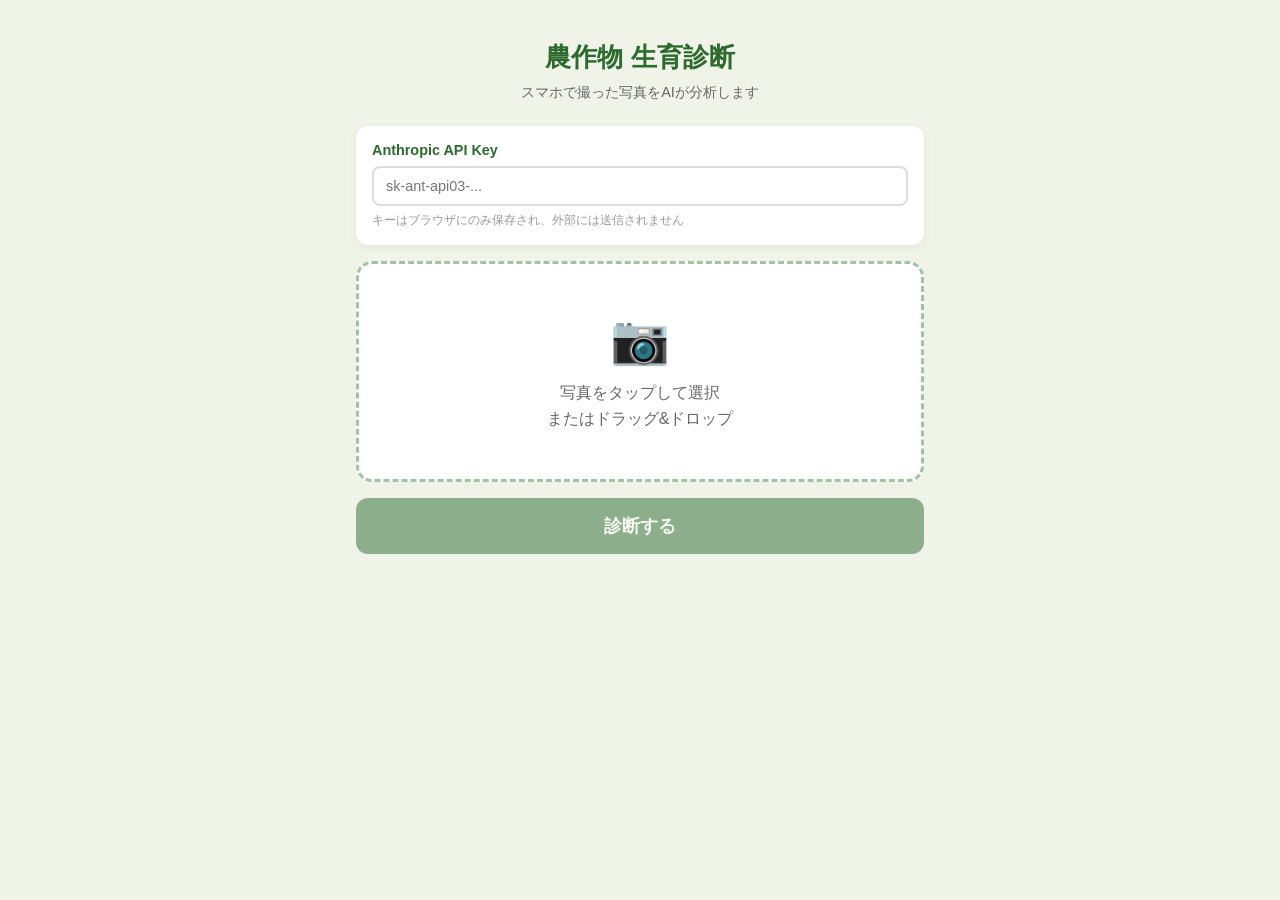
==== index.html @ 7d533115 "Add standalone HTML version that works without Python setup Users can now open index.html directly i" ====
<!DOCTYPE html>
<html lang="ja">
<head>
    <meta charset="UTF-8">
    <meta name="viewport" content="width=device-width, initial-scale=1.0">
    <title>農作物 生育診断</title>
    <style>
        * {
            margin: 0;
            padding: 0;
            box-sizing: border-box;
        }

        body {
            font-family: -apple-system, BlinkMacSystemFont, "Hiragino Sans", "Hiragino Kaku Gothic ProN", Meiryo, sans-serif;
            background: #f0f4e8;
            color: #333;
            min-height: 100vh;
        }

        .container {
            max-width: 600px;
            margin: 0 auto;
            padding: 16px;
        }

        header {
            text-align: center;
            padding: 24px 0;
        }

        header h1 {
            font-size: 1.6rem;
            color: #2d6a2e;
        }

        .subtitle {
            color: #666;
            margin-top: 8px;
            font-size: 0.9rem;
        }

        /* API Key */
        .api-key-area {
            background: #fff;
            border-radius: 12px;
            padding: 16px;
            margin-bottom: 16px;
            box-shadow: 0 2px 8px rgba(0, 0, 0, 0.06);
        }

        .api-key-area label {
            display: block;
            font-weight: 600;
            color: #2d6a2e;
            margin-bottom: 8px;
            font-size: 0.9rem;
        }

        .api-key-area input {
            width: 100%;
            padding: 10px 12px;
            border: 2px solid #ddd;
            border-radius: 8px;
            font-size: 0.9rem;
            transition: border-color 0.2s;
        }

        .api-key-area input:focus {
            outline: none;
            border-color: #2d6a2e;
        }

        .api-key-area .hint {
            font-size: 0.75rem;
            color: #999;
            margin-top: 6px;
        }

        .api-key-area .saved-badge {
            display: inline-block;
            background: #e8f5e8;
            color: #2d6a2e;
            font-size: 0.75rem;
            padding: 2px 8px;
            border-radius: 4px;
            margin-left: 8px;
        }

        /* Upload */
        .upload-area {
            border: 3px dashed #a0c4a0;
            border-radius: 16px;
            padding: 48px 24px;
            text-align: center;
            background: #fff;
            cursor: pointer;
            transition: border-color 0.2s, background 0.2s;
            position: relative;
        }

        .upload-area:hover,
        .upload-area.dragover {
            border-color: #2d6a2e;
            background: #f8fdf5;
        }

        .upload-icon {
            font-size: 3rem;
            margin-bottom: 12px;
        }

        .upload-area p {
            color: #666;
            line-height: 1.6;
        }

        .upload-area input[type="file"] {
            position: absolute;
            inset: 0;
            opacity: 0;
            cursor: pointer;
        }

        .preview-area {
            text-align: center;
            margin-bottom: 16px;
        }

        .preview-area img {
            max-width: 100%;
            max-height: 400px;
            border-radius: 12px;
            box-shadow: 0 2px 12px rgba(0, 0, 0, 0.1);
        }

        .btn {
            display: block;
            width: 100%;
            padding: 16px;
            border: none;
            border-radius: 12px;
            font-size: 1.1rem;
            font-weight: 600;
            cursor: pointer;
            transition: background 0.2s, opacity 0.2s;
            margin-top: 16px;
        }

        .btn:disabled {
            opacity: 0.5;
            cursor: not-allowed;
        }

        .btn-primary {
            background: #2d6a2e;
            color: #fff;
        }

        .btn-primary:hover:not(:disabled) {
            background: #245523;
        }

        .btn-secondary {
            background: #e8e8e8;
            color: #333;
        }

        .btn-secondary:hover {
            background: #ddd;
        }

        .loading {
            text-align: center;
            padding: 32px 0;
        }

        .spinner {
            width: 40px;
            height: 40px;
            border: 4px solid #e8e8e8;
            border-top-color: #2d6a2e;
            border-radius: 50%;
            animation: spin 0.8s linear infinite;
            margin: 0 auto 16px;
        }

        @keyframes spin {
            to { transform: rotate(360deg); }
        }

        .loading p {
            color: #666;
        }

        .result-area {
            background: #fff;
            border-radius: 16px;
            padding: 24px;
            margin-top: 24px;
            box-shadow: 0 2px 12px rgba(0, 0, 0, 0.08);
        }

        .result-area h2 {
            color: #2d6a2e;
            font-size: 1.2rem;
            margin-bottom: 16px;
            padding-bottom: 12px;
            border-bottom: 2px solid #e8f5e8;
        }

        .result-content {
            line-height: 1.8;
            white-space: pre-wrap;
            word-wrap: break-word;
            font-size: 0.95rem;
        }

        .result-content strong {
            color: #2d6a2e;
        }

        .error-msg {
            background: #fff0f0;
            color: #c33;
            padding: 12px 16px;
            border-radius: 8px;
            margin-top: 16px;
            font-size: 0.9rem;
        }
    </style>
</head>
<body>
    <div class="container">
        <header>
            <h1>農作物 生育診断</h1>
            <p class="subtitle">スマホで撮った写真をAIが分析します</p>
        </header>

        <main>
            <div class="api-key-area">
                <label>
                    Anthropic API Key
                    <span class="saved-badge" id="savedBadge" style="display:none">保存済み</span>
                </label>
                <input type="password" id="apiKeyInput" placeholder="sk-ant-api03-...">
                <p class="hint">キーはブラウザにのみ保存され、外部には送信されません</p>
            </div>

            <div class="upload-area" id="uploadArea">
                <div class="upload-icon">📷</div>
                <p>写真をタップして選択<br>またはドラッグ&ドロップ</p>
                <input type="file" id="fileInput" accept="image/*" capture="environment">
            </div>

            <div class="preview-area" id="previewArea" style="display: none;">
                <img id="previewImage" alt="プレビュー">
                <button class="btn btn-secondary" id="resetBtn">写真を変更</button>
            </div>

            <button class="btn btn-primary" id="analyzeBtn" disabled>診断する</button>

            <div class="loading" id="loading" style="display: none;">
                <div class="spinner"></div>
                <p>AIが分析中です...</p>
            </div>

            <div class="result-area" id="resultArea" style="display: none;">
                <h2>診断結果</h2>
                <div class="result-content" id="resultContent"></div>
            </div>
        </main>
    </div>

    <script>
    document.addEventListener("DOMContentLoaded", () => {
        const apiKeyInput = document.getElementById("apiKeyInput");
        const savedBadge = document.getElementById("savedBadge");
        const uploadArea = document.getElementById("uploadArea");
        const fileInput = document.getElementById("fileInput");
        const previewArea = document.getElementById("previewArea");
        const previewImage = document.getElementById("previewImage");
        const resetBtn = document.getElementById("resetBtn");
        const analyzeBtn = document.getElementById("analyzeBtn");
        const loading = document.getElementById("loading");
        const resultArea = document.getElementById("resultArea");
        const resultContent = document.getElementById("resultContent");

        let selectedFile = null;

        // API Key の保存・読み込み (localStorage)
        const savedKey = localStorage.getItem("anthropic_api_key");
        if (savedKey) {
            apiKeyInput.value = savedKey;
            savedBadge.style.display = "inline-block";
        }

        apiKeyInput.addEventListener("input", () => {
            const key = apiKeyInput.value.trim();
            if (key) {
                localStorage.setItem("anthropic_api_key", key);
                savedBadge.style.display = "inline-block";
            } else {
                localStorage.removeItem("anthropic_api_key");
                savedBadge.style.display = "none";
            }
        });

        function showPreview(file) {
            selectedFile = file;
            const reader = new FileReader();
            reader.onload = (e) => {
                previewImage.src = e.target.result;
                uploadArea.style.display = "none";
                previewArea.style.display = "block";
                analyzeBtn.disabled = false;
            };
            reader.readAsDataURL(file);
        }

        function reset() {
            selectedFile = null;
            fileInput.value = "";
            previewImage.src = "";
            uploadArea.style.display = "block";
            previewArea.style.display = "none";
            analyzeBtn.disabled = true;
            resultArea.style.display = "none";
        }

        fileInput.addEventListener("change", (e) => {
            if (e.target.files.length > 0) {
                showPreview(e.target.files[0]);
            }
        });

        uploadArea.addEventListener("dragover", (e) => {
            e.preventDefault();
            uploadArea.classList.add("dragover");
        });

        uploadArea.addEventListener("dragleave", () => {
            uploadArea.classList.remove("dragover");
        });

        uploadArea.addEventListener("drop", (e) => {
            e.preventDefault();
            uploadArea.classList.remove("dragover");
            if (e.dataTransfer.files.length > 0) {
                showPreview(e.dataTransfer.files[0]);
            }
        });

        resetBtn.addEventListener("click", reset);

        analyzeBtn.addEventListener("click", async () => {
            const apiKey = apiKeyInput.value.trim();
            if (!apiKey) {
                showError("API Keyを入力してください");
                return;
            }
            if (!selectedFile) return;

            analyzeBtn.disabled = true;
            loading.style.display = "block";
            resultArea.style.display = "none";

            try {
                const base64Image = await fileToBase64(selectedFile);
                const ext = selectedFile.name.split(".").pop().toLowerCase();
                const mediaTypeMap = {
                    png: "image/png",
                    jpg: "image/jpeg",
                    jpeg: "image/jpeg",
                    gif: "image/gif",
                    webp: "image/webp",
                };
                const mediaType = mediaTypeMap[ext] || "image/jpeg";

                const systemPrompt = `あなたは農業の専門家です。ユーザーがアップロードした農作物の写真を分析し、以下の観点から生育状態を診断してください。

## 診断項目
1. **作物の種類**: 写真に写っている農作物を特定
2. **生育ステージ**: 現在の成長段階（発芽期・生長期・開花期・結実期・収穫期など）
3. **健康状態**: 総合的な健康度を5段階で評価（★1〜★5）
4. **葉の状態**: 色・形・大きさの異常の有無
5. **病害虫の兆候**: 病気や害虫被害の兆候の有無と、あれば具体的な病名・害虫名
6. **栄養状態**: 栄養過多・不足の兆候（窒素・リン・カリウムなど）
7. **アドバイス**: 今後の管理で注意すべき点や推奨される対策

## 回答形式
わかりやすい日本語で、農業初心者にも理解できるように回答してください。
写真が農作物でない場合は、その旨を伝えてください。`;

                const response = await fetch("https://api.anthropic.com/v1/messages", {
                    method: "POST",
                    headers: {
                        "Content-Type": "application/json",
                        "x-api-key": apiKey,
                        "anthropic-version": "2023-06-01",
                        "anthropic-dangerous-direct-browser-access": "true",
                    },
                    body: JSON.stringify({
                        model: "claude-sonnet-4-20250514",
                        max_tokens: 2048,
                        system: systemPrompt,
                        messages: [
                            {
                                role: "user",
                                content: [
                                    {
                                        type: "image",
                                        source: {
                                            type: "base64",
                                            media_type: mediaType,
                                            data: base64Image,
                                        },
                                    },
                                    {
                                        type: "text",
                                        text: "この農作物の写真を分析して、生育状態を診断してください。",
                                    },
                                ],
                            },
                        ],
                    }),
                });

                const data = await response.json();

                if (response.ok) {
                    resultContent.innerHTML = formatResult(data.content[0].text);
                    resultArea.style.display = "block";
                } else {
                    const errMsg = data.error?.message || "APIエラーが発生しました";
                    showError(errMsg);
                }
            } catch (err) {
                showError("通信エラーが発生しました。ネットワーク接続を確認してください。");
            } finally {
                loading.style.display = "none";
                analyzeBtn.disabled = false;
            }
        });

        function fileToBase64(file) {
            return new Promise((resolve, reject) => {
                const reader = new FileReader();
                reader.onload = () => {
                    const result = reader.result;
                    resolve(result.split(",")[1]);
                };
                reader.onerror = reject;
                reader.readAsDataURL(file);
            });
        }

        function showError(msg) {
            resultContent.innerHTML = `<div class="error-msg">${escapeHtml(msg)}</div>`;
            resultArea.style.display = "block";
        }

        function escapeHtml(text) {
            const div = document.createElement("div");
            div.textContent = text;
            return div.innerHTML;
        }

        function formatResult(text) {
            return text
                .replace(/\*\*(.*?)\*\*/g, "<strong>$1</strong>")
                .replace(/^### (.+)$/gm, "<h3>$1</h3>")
                .replace(/^## (.+)$/gm, "<h2>$1</h2>")
                .replace(/\n/g, "<br>");
        }
    });
    </script>
</body>
</html>
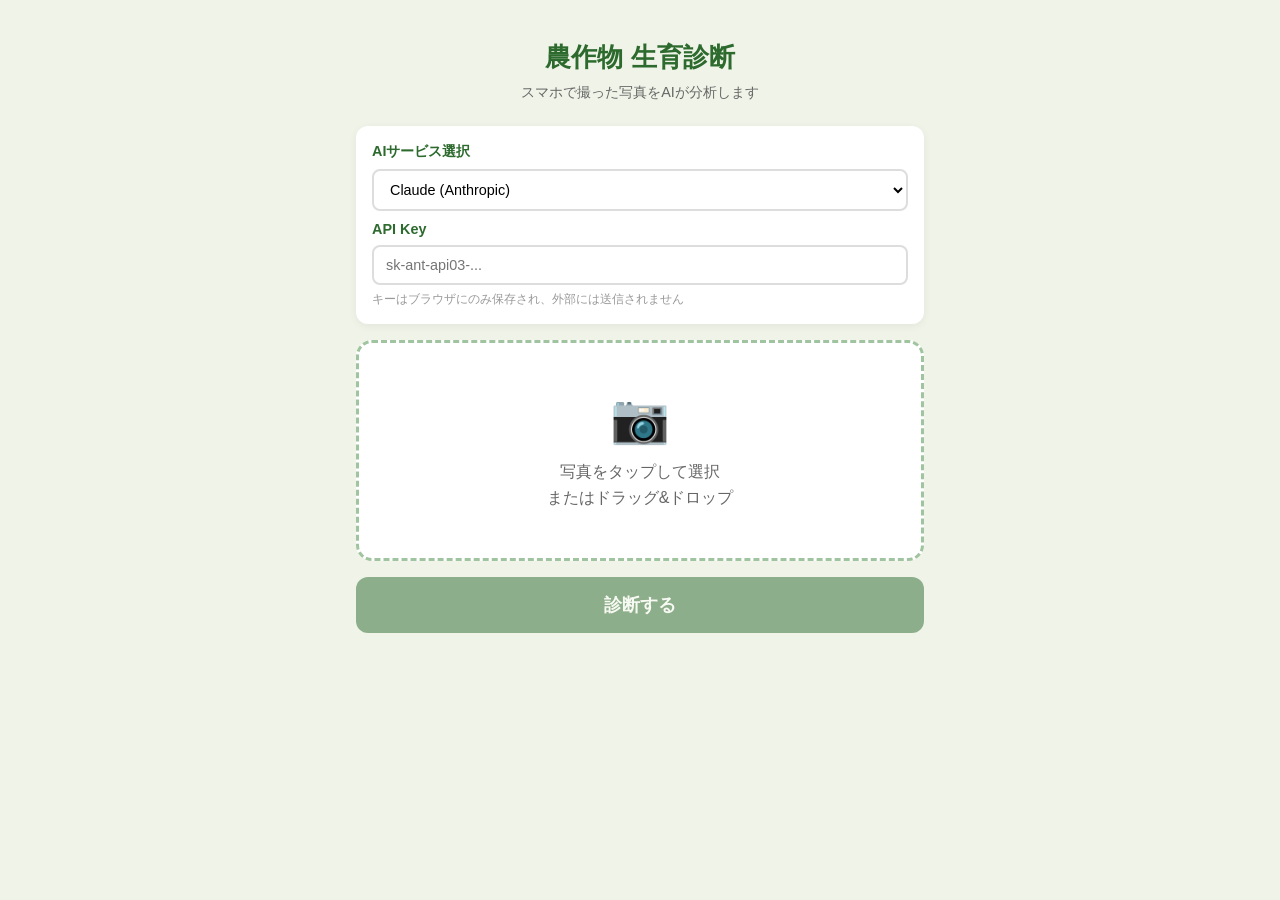
==== commit bb538a85: "Claude/ChatGPT/Geminiの3つのAIサービスに対応 ドロップダウンでAIプロバイダーを切り替えられるように変更。 スタンドアロン版(index.html)とFlask版(app.py" ====
--- a/index.html
+++ b/index.html
@@ -57,6 +57,7 @@
             font-size: 0.9rem;
         }
 
+        .api-key-area select,
         .api-key-area input {
             width: 100%;
             padding: 10px 12px;
@@ -64,8 +65,15 @@
             border-radius: 8px;
             font-size: 0.9rem;
             transition: border-color 0.2s;
-        }
-
+            background: #fff;
+        }
+
+        .api-key-area select {
+            margin-bottom: 10px;
+            cursor: pointer;
+        }
+
+        .api-key-area select:focus,
         .api-key-area input:focus {
             outline: none;
             border-color: #2d6a2e;
@@ -239,8 +247,14 @@
 
         <main>
             <div class="api-key-area">
+                <label>AIサービス選択</label>
+                <select id="providerSelect">
+                    <option value="anthropic">Claude (Anthropic)</option>
+                    <option value="openai">ChatGPT (OpenAI)</option>
+                    <option value="google">Gemini (Google)</option>
+                </select>
                 <label>
-                    Anthropic API Key
+                    API Key
                     <span class="saved-badge" id="savedBadge" style="display:none">保存済み</span>
                 </label>
                 <input type="password" id="apiKeyInput" placeholder="sk-ant-api03-...">
@@ -274,6 +288,7 @@
 
     <script>
     document.addEventListener("DOMContentLoaded", () => {
+        const providerSelect = document.getElementById("providerSelect");
         const apiKeyInput = document.getElementById("apiKeyInput");
         const savedBadge = document.getElementById("savedBadge");
         const uploadArea = document.getElementById("uploadArea");
@@ -288,20 +303,40 @@
 
         let selectedFile = null;
 
-        // API Key の保存・読み込み (localStorage)
-        const savedKey = localStorage.getItem("anthropic_api_key");
-        if (savedKey) {
-            apiKeyInput.value = savedKey;
-            savedBadge.style.display = "inline-block";
-        }
+        const providerConfig = {
+            anthropic: { placeholder: "sk-ant-api03-...", storageKey: "anthropic_api_key" },
+            openai:    { placeholder: "sk-...",           storageKey: "openai_api_key" },
+            google:    { placeholder: "AIzaSy...",        storageKey: "google_api_key" },
+        };
+
+        // プロバイダー切り替え時にAPIキーを復元
+        function switchProvider() {
+            const provider = providerSelect.value;
+            const config = providerConfig[provider];
+            apiKeyInput.placeholder = config.placeholder;
+            const savedKey = localStorage.getItem(config.storageKey);
+            apiKeyInput.value = savedKey || "";
+            savedBadge.style.display = savedKey ? "inline-block" : "none";
+        }
+
+        // 初期化: 保存されたプロバイダーを復元
+        const savedProvider = localStorage.getItem("selected_provider") || "anthropic";
+        providerSelect.value = savedProvider;
+        switchProvider();
+
+        providerSelect.addEventListener("change", () => {
+            localStorage.setItem("selected_provider", providerSelect.value);
+            switchProvider();
+        });
 
         apiKeyInput.addEventListener("input", () => {
             const key = apiKeyInput.value.trim();
+            const storageKey = providerConfig[providerSelect.value].storageKey;
             if (key) {
-                localStorage.setItem("anthropic_api_key", key);
+                localStorage.setItem(storageKey, key);
                 savedBadge.style.display = "inline-block";
             } else {
-                localStorage.removeItem("anthropic_api_key");
+                localStorage.removeItem(storageKey);
                 savedBadge.style.display = "none";
             }
         });
@@ -329,9 +364,7 @@
         }
 
         fileInput.addEventListener("change", (e) => {
-            if (e.target.files.length > 0) {
-                showPreview(e.target.files[0]);
-            }
+            if (e.target.files.length > 0) showPreview(e.target.files[0]);
         });
 
         uploadArea.addEventListener("dragover", (e) => {
@@ -346,38 +379,12 @@
         uploadArea.addEventListener("drop", (e) => {
             e.preventDefault();
             uploadArea.classList.remove("dragover");
-            if (e.dataTransfer.files.length > 0) {
-                showPreview(e.dataTransfer.files[0]);
-            }
+            if (e.dataTransfer.files.length > 0) showPreview(e.dataTransfer.files[0]);
         });
 
         resetBtn.addEventListener("click", reset);
 
-        analyzeBtn.addEventListener("click", async () => {
-            const apiKey = apiKeyInput.value.trim();
-            if (!apiKey) {
-                showError("API Keyを入力してください");
-                return;
-            }
-            if (!selectedFile) return;
-
-            analyzeBtn.disabled = true;
-            loading.style.display = "block";
-            resultArea.style.display = "none";
-
-            try {
-                const base64Image = await fileToBase64(selectedFile);
-                const ext = selectedFile.name.split(".").pop().toLowerCase();
-                const mediaTypeMap = {
-                    png: "image/png",
-                    jpg: "image/jpeg",
-                    jpeg: "image/jpeg",
-                    gif: "image/gif",
-                    webp: "image/webp",
-                };
-                const mediaType = mediaTypeMap[ext] || "image/jpeg";
-
-                const systemPrompt = `あなたは農業の専門家です。ユーザーがアップロードした農作物の写真を分析し、以下の観点から生育状態を診断してください。
+        const systemPrompt = `あなたは農業の専門家です。ユーザーがアップロードした農作物の写真を分析し、以下の観点から生育状態を診断してください。
 
 ## 診断項目
 1. **作物の種類**: 写真に写っている農作物を特定
@@ -392,51 +399,108 @@
 わかりやすい日本語で、農業初心者にも理解できるように回答してください。
 写真が農作物でない場合は、その旨を伝えてください。`;
 
-                const response = await fetch("https://api.anthropic.com/v1/messages", {
-                    method: "POST",
-                    headers: {
-                        "Content-Type": "application/json",
-                        "x-api-key": apiKey,
-                        "anthropic-version": "2023-06-01",
-                        "anthropic-dangerous-direct-browser-access": "true",
-                    },
-                    body: JSON.stringify({
-                        model: "claude-sonnet-4-20250514",
-                        max_tokens: 2048,
-                        system: systemPrompt,
-                        messages: [
-                            {
-                                role: "user",
-                                content: [
-                                    {
-                                        type: "image",
-                                        source: {
-                                            type: "base64",
-                                            media_type: mediaType,
-                                            data: base64Image,
-                                        },
-                                    },
-                                    {
-                                        type: "text",
-                                        text: "この農作物の写真を分析して、生育状態を診断してください。",
-                                    },
-                                ],
-                            },
+        const userText = "この農作物の写真を分析して、生育状態を診断してください。";
+
+        // --- プロバイダー別 API呼び出し ---
+
+        async function callAnthropic(apiKey, base64Image, mediaType) {
+            const response = await fetch("https://api.anthropic.com/v1/messages", {
+                method: "POST",
+                headers: {
+                    "Content-Type": "application/json",
+                    "x-api-key": apiKey,
+                    "anthropic-version": "2023-06-01",
+                    "anthropic-dangerous-direct-browser-access": "true",
+                },
+                body: JSON.stringify({
+                    model: "claude-sonnet-4-20250514",
+                    max_tokens: 2048,
+                    system: systemPrompt,
+                    messages: [{
+                        role: "user",
+                        content: [
+                            { type: "image", source: { type: "base64", media_type: mediaType, data: base64Image } },
+                            { type: "text", text: userText },
                         ],
-                    }),
-                });
-
-                const data = await response.json();
-
-                if (response.ok) {
-                    resultContent.innerHTML = formatResult(data.content[0].text);
-                    resultArea.style.display = "block";
-                } else {
-                    const errMsg = data.error?.message || "APIエラーが発生しました";
-                    showError(errMsg);
-                }
+                    }],
+                }),
+            });
+            const data = await response.json();
+            if (!response.ok) throw new Error(data.error?.message || "Anthropic APIエラー");
+            return data.content[0].text;
+        }
+
+        async function callOpenAI(apiKey, base64Image, mediaType) {
+            const response = await fetch("https://api.openai.com/v1/chat/completions", {
+                method: "POST",
+                headers: {
+                    "Content-Type": "application/json",
+                    "Authorization": `Bearer ${apiKey}`,
+                },
+                body: JSON.stringify({
+                    model: "gpt-4o",
+                    max_tokens: 2048,
+                    messages: [
+                        { role: "system", content: systemPrompt },
+                        {
+                            role: "user",
+                            content: [
+                                { type: "image_url", image_url: { url: `data:${mediaType};base64,${base64Image}` } },
+                                { type: "text", text: userText },
+                            ],
+                        },
+                    ],
+                }),
+            });
+            const data = await response.json();
+            if (!response.ok) throw new Error(data.error?.message || "OpenAI APIエラー");
+            return data.choices[0].message.content;
+        }
+
+        async function callGoogle(apiKey, base64Image, mediaType) {
+            const url = `https://generativelanguage.googleapis.com/v1beta/models/gemini-2.0-flash:generateContent?key=${apiKey}`;
+            const response = await fetch(url, {
+                method: "POST",
+                headers: { "Content-Type": "application/json" },
+                body: JSON.stringify({
+                    system_instruction: { parts: [{ text: systemPrompt }] },
+                    contents: [{
+                        parts: [
+                            { inline_data: { mime_type: mediaType, data: base64Image } },
+                            { text: userText },
+                        ],
+                    }],
+                    generationConfig: { maxOutputTokens: 2048 },
+                }),
+            });
+            const data = await response.json();
+            if (!response.ok) throw new Error(data.error?.message || "Google APIエラー");
+            return data.candidates[0].content.parts[0].text;
+        }
+
+        const providerCallMap = { anthropic: callAnthropic, openai: callOpenAI, google: callGoogle };
+
+        analyzeBtn.addEventListener("click", async () => {
+            const apiKey = apiKeyInput.value.trim();
+            if (!apiKey) { showError("API Keyを入力してください"); return; }
+            if (!selectedFile) return;
+
+            analyzeBtn.disabled = true;
+            loading.style.display = "block";
+            resultArea.style.display = "none";
+
+            try {
+                const base64Image = await fileToBase64(selectedFile);
+                const ext = selectedFile.name.split(".").pop().toLowerCase();
+                const mediaTypeMap = { png: "image/png", jpg: "image/jpeg", jpeg: "image/jpeg", gif: "image/gif", webp: "image/webp" };
+                const mediaType = mediaTypeMap[ext] || "image/jpeg";
+
+                const callFn = providerCallMap[providerSelect.value];
+                const resultText = await callFn(apiKey, base64Image, mediaType);
+                resultContent.innerHTML = formatResult(resultText);
+                resultArea.style.display = "block";
             } catch (err) {
-                showError("通信エラーが発生しました。ネットワーク接続を確認してください。");
+                showError(err.message || "通信エラーが発生しました。ネットワーク接続を確認してください。");
             } finally {
                 loading.style.display = "none";
                 analyzeBtn.disabled = false;
@@ -446,10 +510,7 @@
         function fileToBase64(file) {
             return new Promise((resolve, reject) => {
                 const reader = new FileReader();
-                reader.onload = () => {
-                    const result = reader.result;
-                    resolve(result.split(",")[1]);
-                };
+                reader.onload = () => resolve(reader.result.split(",")[1]);
                 reader.onerror = reject;
                 reader.readAsDataURL(file);
             });
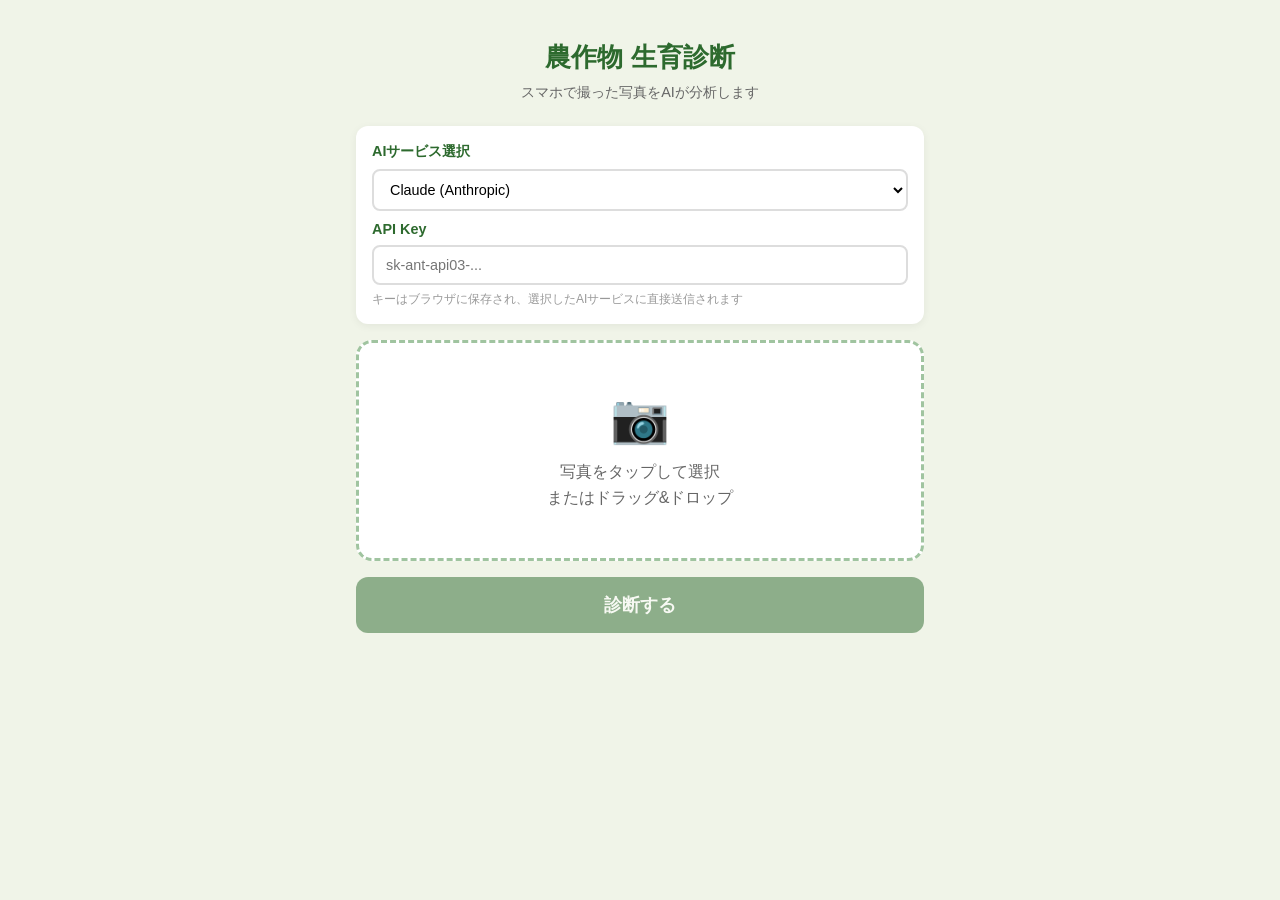
==== commit 52cbdfe2: "セキュリティ・バグ修正: XSS対策、入力検証、エラー処理の改善 - XSS脆弱性修正: formatResult()でHTMLエスケープ後にマークダウン変換 - 二重改行バグ修正: white-sp" ====
--- a/index.html
+++ b/index.html
@@ -219,7 +219,6 @@
 
         .result-content {
             line-height: 1.8;
-            white-space: pre-wrap;
             word-wrap: break-word;
             font-size: 0.95rem;
         }
@@ -258,7 +257,7 @@
                     <span class="saved-badge" id="savedBadge" style="display:none">保存済み</span>
                 </label>
                 <input type="password" id="apiKeyInput" placeholder="sk-ant-api03-...">
-                <p class="hint">キーはブラウザにのみ保存され、外部には送信されません</p>
+                <p class="hint">キーはブラウザに保存され、選択したAIサービスに直接送信されます</p>
             </div>
 
             <div class="upload-area" id="uploadArea">
@@ -302,6 +301,8 @@
         const resultContent = document.getElementById("resultContent");
 
         let selectedFile = null;
+        const MAX_FILE_SIZE = 16 * 1024 * 1024; // 16MB
+        const ALLOWED_TYPES = ["image/png", "image/jpeg", "image/gif", "image/webp"];
 
         const providerConfig = {
             anthropic: { placeholder: "sk-ant-api03-...", storageKey: "anthropic_api_key" },
@@ -341,7 +342,20 @@
             }
         });
 
+        function validateFile(file) {
+            if (!ALLOWED_TYPES.includes(file.type)) {
+                showError("対応していないファイル形式です（PNG, JPG, GIF, WebP のみ）");
+                return false;
+            }
+            if (file.size > MAX_FILE_SIZE) {
+                showError("ファイルサイズが大きすぎます（16MB以下にしてください）");
+                return false;
+            }
+            return true;
+        }
+
         function showPreview(file) {
+            if (!validateFile(file)) return;
             selectedFile = file;
             const reader = new FileReader();
             reader.onload = (e) => {
@@ -458,7 +472,7 @@
         }
 
         async function callGoogle(apiKey, base64Image, mediaType) {
-            const url = `https://generativelanguage.googleapis.com/v1beta/models/gemini-2.0-flash:generateContent?key=${apiKey}`;
+            const url = `https://generativelanguage.googleapis.com/v1beta/models/gemini-2.5-flash:generateContent?key=${apiKey}`;
             const response = await fetch(url, {
                 method: "POST",
                 headers: { "Content-Type": "application/json" },
@@ -491,9 +505,7 @@
 
             try {
                 const base64Image = await fileToBase64(selectedFile);
-                const ext = selectedFile.name.split(".").pop().toLowerCase();
-                const mediaTypeMap = { png: "image/png", jpg: "image/jpeg", jpeg: "image/jpeg", gif: "image/gif", webp: "image/webp" };
-                const mediaType = mediaTypeMap[ext] || "image/jpeg";
+                const mediaType = selectedFile.type || "image/jpeg";
 
                 const callFn = providerCallMap[providerSelect.value];
                 const resultText = await callFn(apiKey, base64Image, mediaType);
@@ -528,7 +540,8 @@
         }
 
         function formatResult(text) {
-            return text
+            const escaped = escapeHtml(text);
+            return escaped
                 .replace(/\*\*(.*?)\*\*/g, "<strong>$1</strong>")
                 .replace(/^### (.+)$/gm, "<h3>$1</h3>")
                 .replace(/^## (.+)$/gm, "<h2>$1</h2>")
